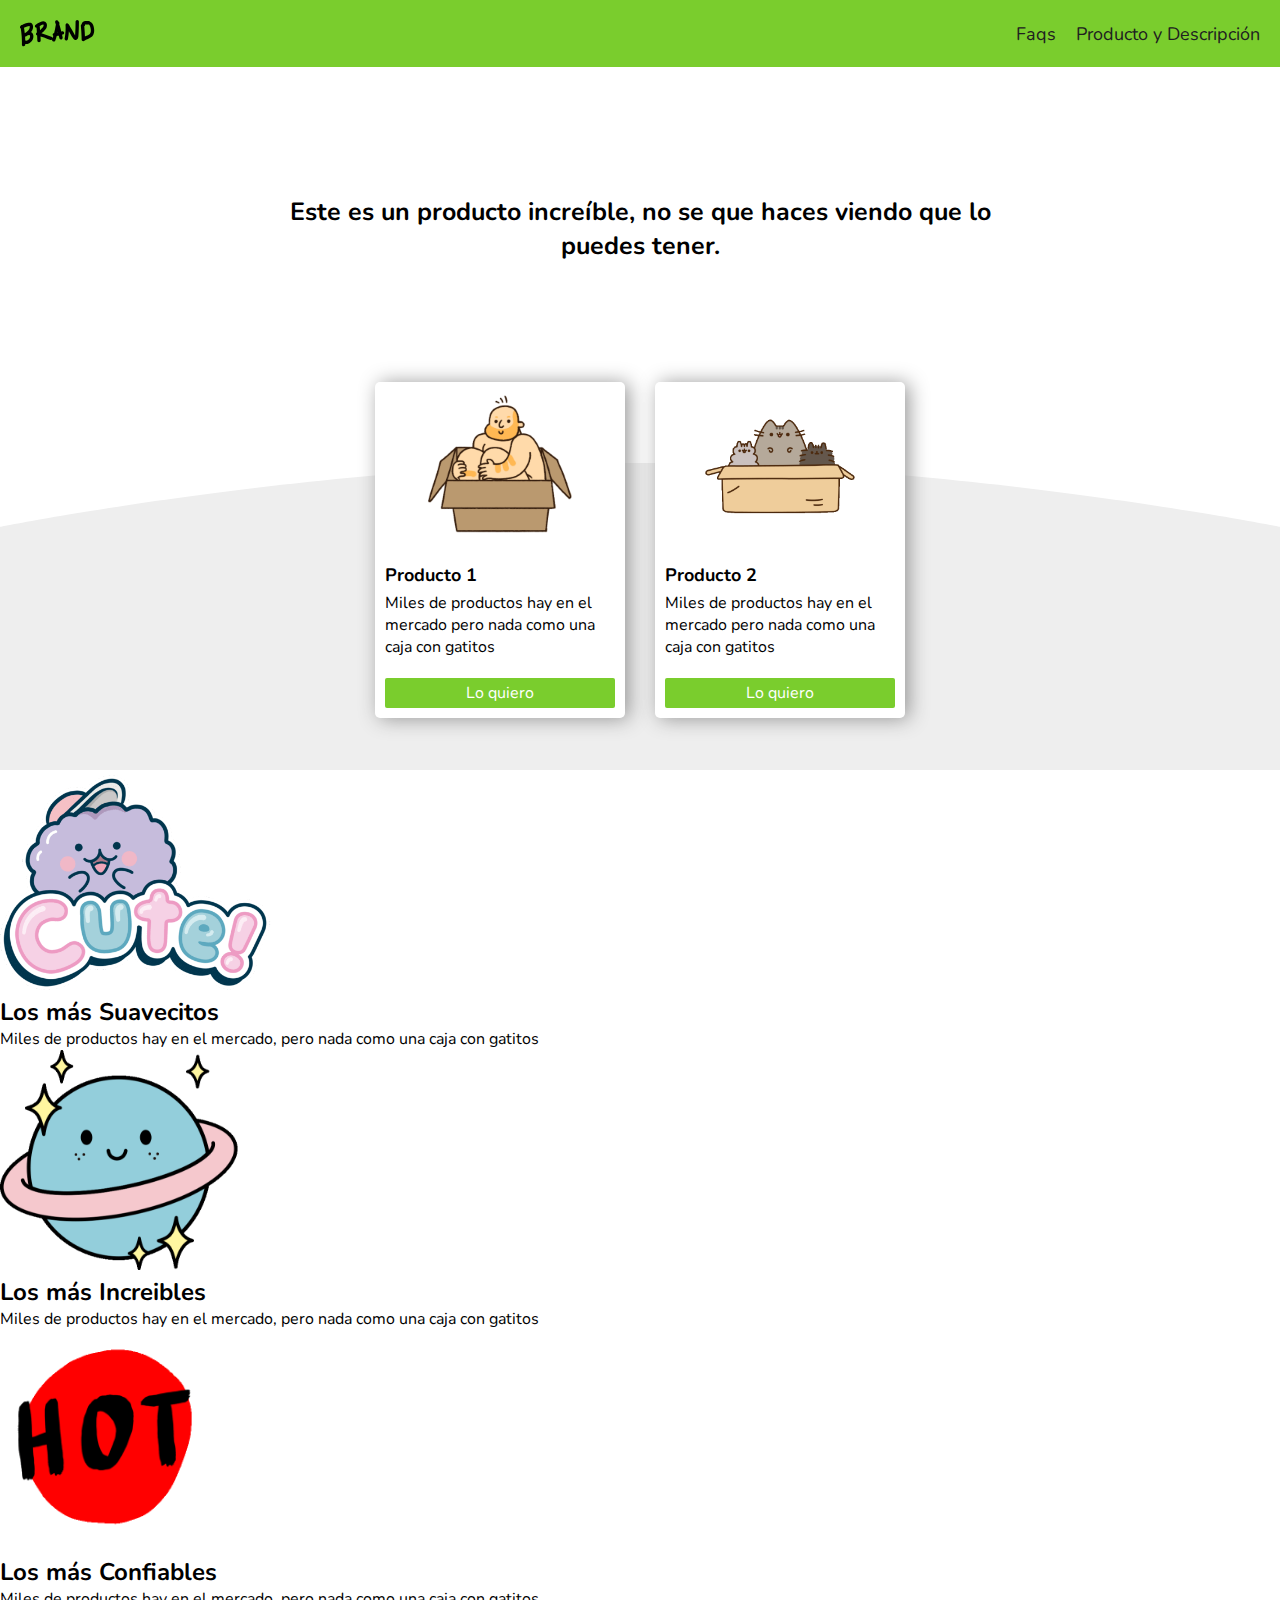
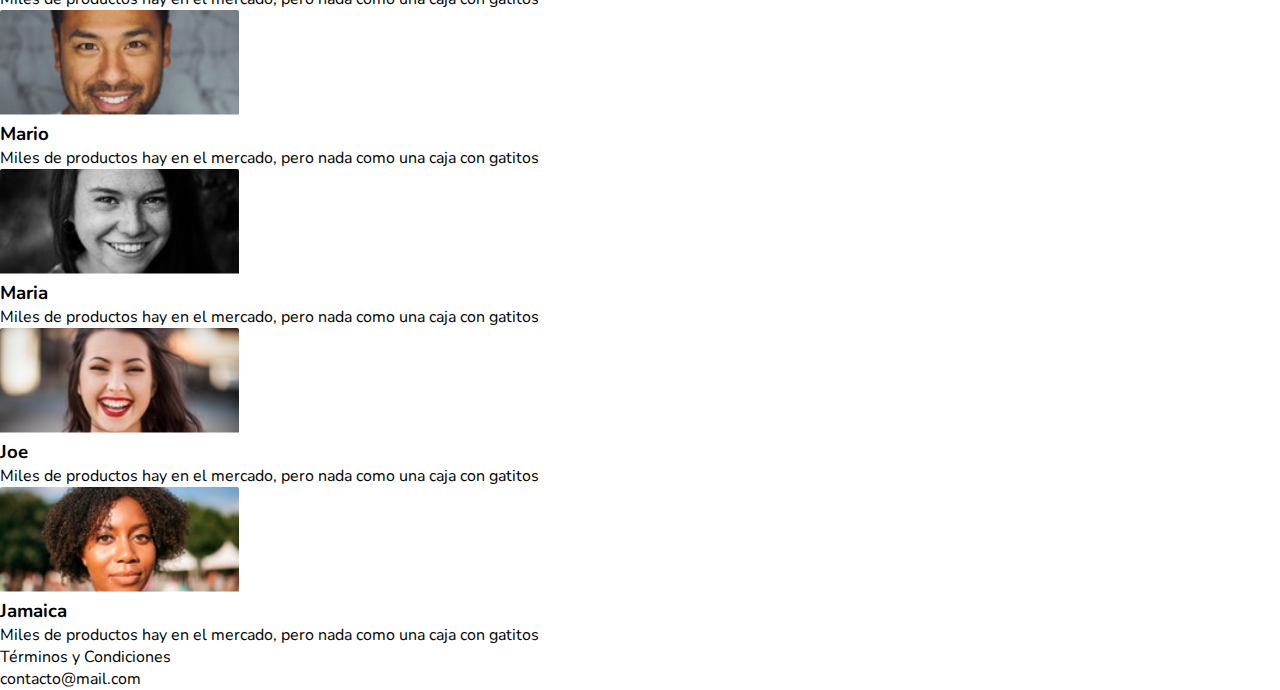
==== index.html @ 40b8bdff "Merge branch 'develop' of github.com:iJCode1/Cajitas-de-Gatos into design" ====
<!DOCTYPE html>
<html lang="es">
  <head>
    <meta charset="UTF-8" />
    <meta name="description" content="Venta de Cajas de Gatitos" />
    <meta name="viewport" content="width=device-width, initial-scale=1.0" />
    <title>iJCode - Cajas de Gatos</title>
    <link rel="stylesheet" href="./css/style.css" />
    <link rel="preconnect" href="https://fonts.gstatic.com">
    <link href="https://fonts.googleapis.com/css2?family=Nunito:wght@300;400;700;900&display=swap" rel="stylesheet">
  </head>
  <body>
    <nav class="nav">
      <div class="nav__logo">
          <img src="./assets/logo.png" alt="Logo Proyecto"/>
      </div>
      <ol>
        <li>
          <a href="#">Faqs</a>
        </li>
        <li>
          <a href="#">Producto y Descripción</a>
        </li>
      </ol>
    </nav>
    
    <main class="main">
      <h2 class="main__title">
        Este es un producto increíble, no se que haces viendo que lo puedes
        tener.
      </h2>
      <div class="products">
        <div class="cards">
          <div class="card">
            <figure class="card__image">
              <img src="./assets/box1.png" alt="Caja 1" />
            </figure>
            <p class="card__title">Producto 1</p>
            <p class="card__desc">
              Miles de productos hay en el mercado pero nada como una caja con
              gatitos
            </p>
            <a href="#" class="card__button">Lo quiero</a>
          </div>
          <div class="card">
            <figure class="card__image">
              <img src="./assets/box2.png" alt="Caja 2" />
            </figure>
            <p class="card__title">Producto 2</p>
            <p class="card__desc">
              Miles de productos hay en el mercado pero nada como una caja con
              gatitos
            </p>
            <a href="#" class="card__button">Lo quiero</a>
          </div>
        </div>
      </div>
    </main>
    <section class="qualities__wrapper">
      <div class="qualitie">
        <figure>
          <img src="./assets/b1.png" alt="Qualitie image" />
        </figure>
        <h2 class="qualitie__title">Los más Suavecitos</h2>
        <p>
          Miles de productos hay en el mercado, pero nada como una caja con
          gatitos
        </p>
      </div>
      <div class="qualitie">
        <figure>
          <img src="./assets/b2.png" alt="Qualitie image" />
        </figure>
        <h2 class="qualitie__title">Los más Increibles</h2>
        <p>
          Miles de productos hay en el mercado, pero nada como una caja con
          gatitos
        </p>
      </div>
      <div class="qualitie">
        <figure>
          <img src="./assets/b3.png" alt="Qualitie image" />
        </figure>
        <h2 class="qualitie__title">Los más Confiables</h2>
        <p>
          Miles de productos hay en el mercado, pero nada como una caja con
          gatitos
        </p>
      </div>
    </section>
    <section class="mentions">
      <div class="mention">
        <figure>
          <img
            class="mention__image"
            src="./assets/p1.png"
            alt="Person Photo"
          />
        </figure>
        <h3 class="mention__name">Mario</h3>
        <p class="mention__description">
          Miles de productos hay en el mercado, pero nada como una caja con
          gatitos
        </p>
      </div>
      <div class="mention">
        <figure>
          <img
            class="mention__image"
            src="./assets/p2.png"
            alt="Person Photo"
          />
        </figure>
        <h3 class="mention__name">Maria</h3>
        <p class="mention__description">
          Miles de productos hay en el mercado, pero nada como una caja con
          gatitos
        </p>
      </div>
      <div class="mention">
        <figure>
          <img
            class="mention__image"
            src="./assets/p3.png"
            alt="Person Photo"
          />
        </figure>
        <h3 class="mention__name">Joe</h3>
        <p class="mention__description">
          Miles de productos hay en el mercado, pero nada como una caja con
          gatitos
        </p>
      </div>
      <div class="mention">
        <figure>
          <img
            class="mention__image"
            src="./assets/p4.png"
            alt="Person Photo"
          />
        </figure>
        <h3 class="mention__name">Jamaica</h3>
        <p class="mention__description">
          Miles de productos hay en el mercado, pero nada como una caja con
          gatitos
        </p>
      </div>
    </section>
    <footer>
      <p>Términos y Condiciones</p>
      <p>contacto@mail.com</p>
    </footer>
  </body>
</html>
---- css/style.css ----
:root{
    --primary-color: hsl(91, 64%, 49%);
    --white: #ffffff;
    --padding: 20px;
}

*{
    box-sizing: border-box;
    margin: 0;
    padding: 0;
}

body{
    font-family: 'Nunito', sans-serif;
}

.nav {
    align-items: center;
    background-color: var(--primary-color);
    display: flex;
    justify-content: space-between;
    padding: var(--padding);
}

.nav__logo img{
    vertical-align: middle;
}

.nav ol{
    display: flex;
    list-style: none;
}

.nav ol li a{
    color: rgb(32, 32, 32);
    font-size: 18px;
    padding-left: var(--padding);
    text-decoration: none;
}

.nav ol li a:hover{
    color: var(--white);
    text-decoration: underline;
}

.main__title{
    font-size: 25px;
    max-width: 60%;
    margin: 0 auto;
    margin-top: 10%;
    margin-bottom: 200px;
    text-align: center;
}

.products{
    background-image: url('../assets/curve.png');
    background-size: cover;
    background-position: center top;
    height: 100px;
    padding: 12%;
    /* height: 200px;
    padding: var(--padding);
    display: flex; */
}

.cards{
    display: flex;
    justify-content: center;
    margin-top: -250px; 
}

.card{
    background-color: var(--white);
    border-radius: 5px;
    box-shadow: 4px 1px var(--padding) rgb(151, 151, 151);
    margin: 15px;
    padding: 10px;
    width: 250px;
}

.card__image{
    margin-bottom: 15px;
    text-align: center;
}

.card__title{
    font-weight: 700;
    font-size: 18px;
    margin-bottom: 5px;
}

.card__button{
    background-color: var(--primary-color);
    border-radius: 2px;
    color: var(--white);
    cursor: pointer;
    display: inline-block;
    height: 30px;
    line-height: 30px;
    margin-top: var(--padding);
    text-align: center;
    text-decoration: none;
    width: 100%;
}

.card__button:hover{
    background-color: #659c31;
}
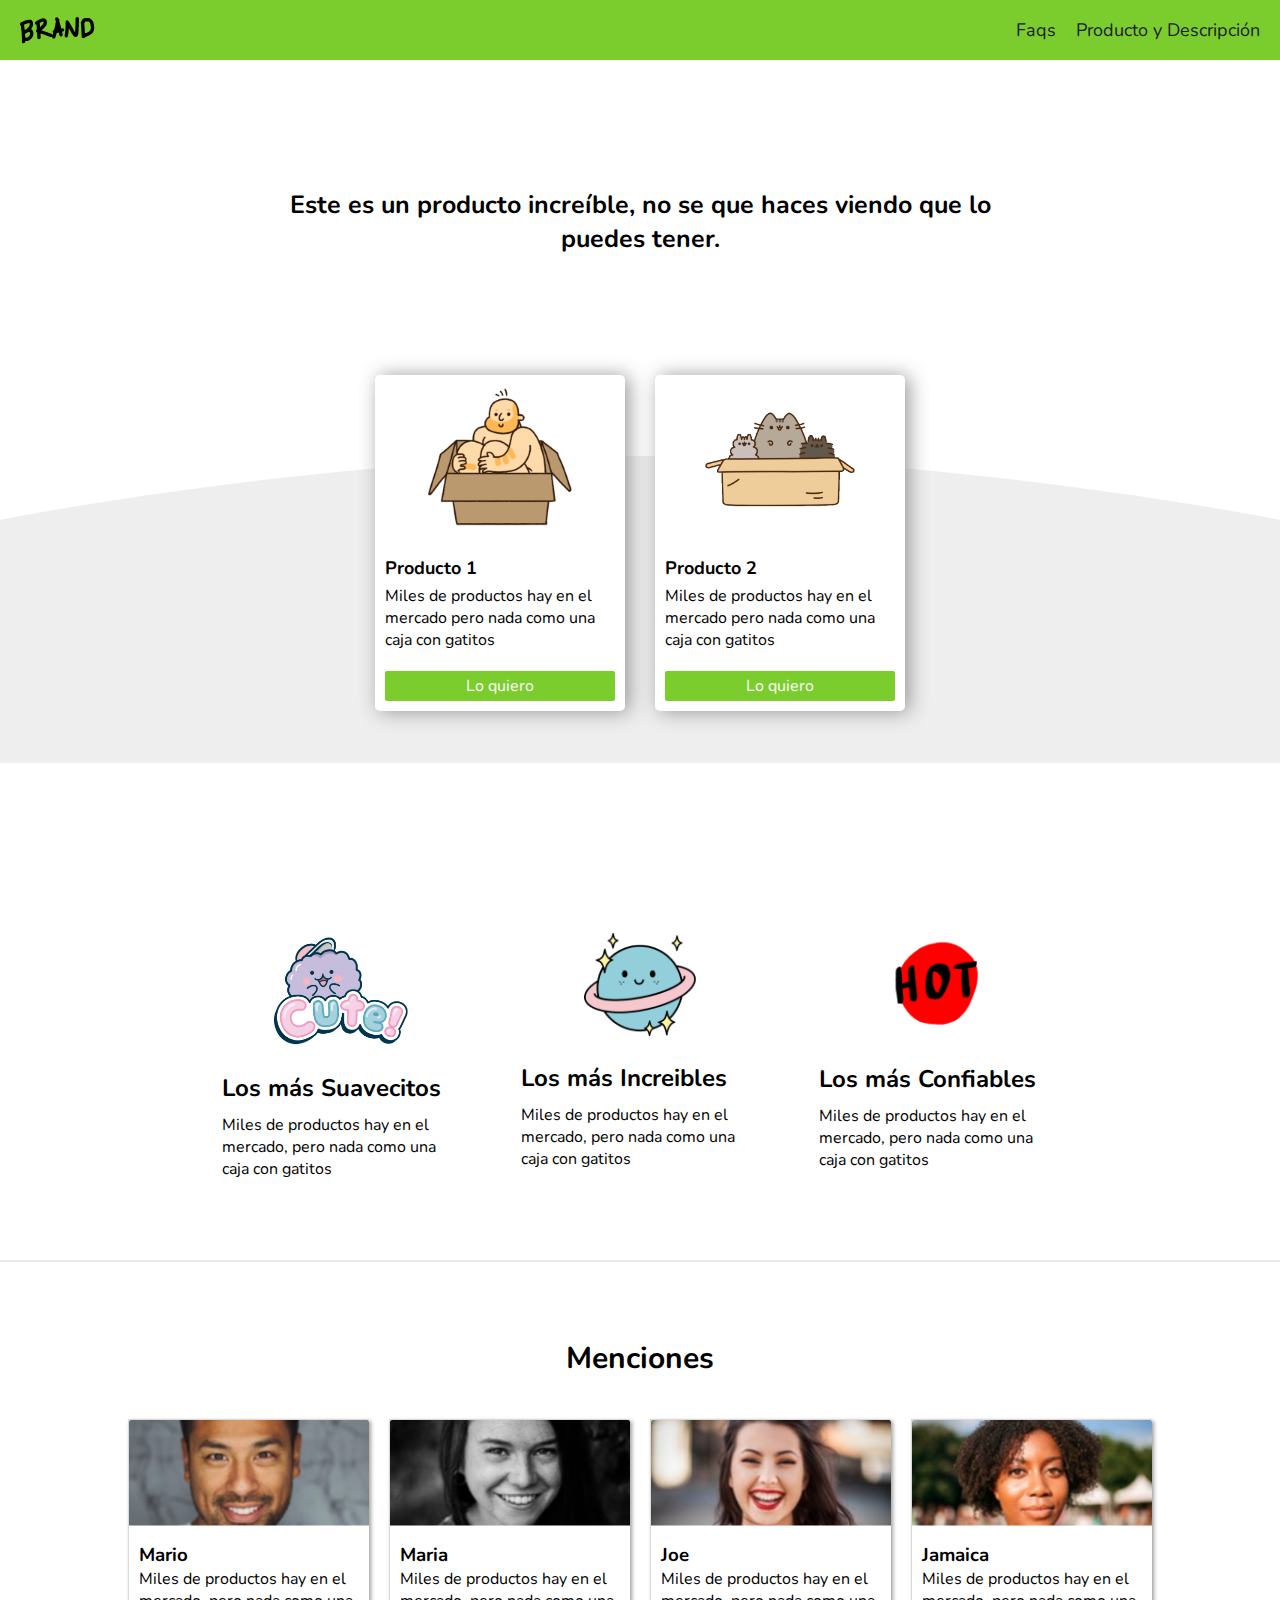
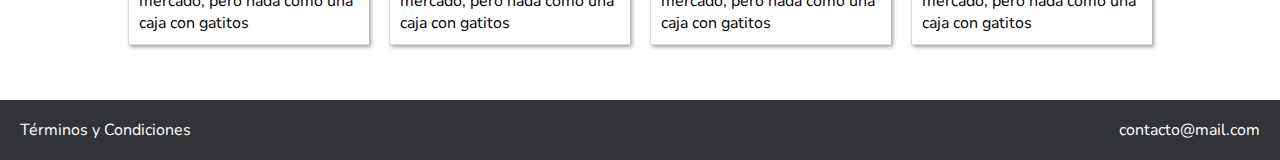
==== commit ecf8aa87: "Finished Home Page Design" ====
--- a/index.html
+++ b/index.html
@@ -6,13 +6,16 @@
     <meta name="viewport" content="width=device-width, initial-scale=1.0" />
     <title>iJCode - Cajas de Gatos</title>
     <link rel="stylesheet" href="./css/style.css" />
-    <link rel="preconnect" href="https://fonts.gstatic.com">
-    <link href="https://fonts.googleapis.com/css2?family=Nunito:wght@300;400;700;900&display=swap" rel="stylesheet">
+    <link rel="preconnect" href="https://fonts.gstatic.com" />
+    <link
+      href="https://fonts.googleapis.com/css2?family=Nunito:wght@300;400;700;900&display=swap"
+      rel="stylesheet"
+    />
   </head>
   <body>
     <nav class="nav">
       <div class="nav__logo">
-          <img src="./assets/logo.png" alt="Logo Proyecto"/>
+        <img src="./assets/logo.png" alt="Logo Proyecto" />
       </div>
       <ol>
         <li>
@@ -23,7 +26,7 @@
         </li>
       </ol>
     </nav>
-    
+
     <main class="main">
       <h2 class="main__title">
         Este es un producto increíble, no se que haces viendo que lo puedes
@@ -58,8 +61,8 @@
     </main>
     <section class="qualities__wrapper">
       <div class="qualitie">
-        <figure>
-          <img src="./assets/b1.png" alt="Qualitie image" />
+        <figure class="qualitie__image">
+          <img class="i1" src="./assets/b1.png" alt="Qualitie image" />
         </figure>
         <h2 class="qualitie__title">Los más Suavecitos</h2>
         <p>
@@ -68,8 +71,8 @@
         </p>
       </div>
       <div class="qualitie">
-        <figure>
-          <img src="./assets/b2.png" alt="Qualitie image" />
+        <figure class="qualitie__image">
+          <img class="i2" src="./assets/b2.png" alt="Qualitie image" />
         </figure>
         <h2 class="qualitie__title">Los más Increibles</h2>
         <p>
@@ -78,8 +81,8 @@
         </p>
       </div>
       <div class="qualitie">
-        <figure>
-          <img src="./assets/b3.png" alt="Qualitie image" />
+        <figure class="qualitie__image">
+          <img class="i3" src="./assets/b3.png" alt="Qualitie image" />
         </figure>
         <h2 class="qualitie__title">Los más Confiables</h2>
         <p>
@@ -88,62 +91,74 @@
         </p>
       </div>
     </section>
+    <span class="border__bottom"></span>
     <section class="mentions">
-      <div class="mention">
-        <figure>
-          <img
-            class="mention__image"
-            src="./assets/p1.png"
-            alt="Person Photo"
-          />
-        </figure>
-        <h3 class="mention__name">Mario</h3>
-        <p class="mention__description">
-          Miles de productos hay en el mercado, pero nada como una caja con
-          gatitos
-        </p>
-      </div>
-      <div class="mention">
-        <figure>
-          <img
-            class="mention__image"
-            src="./assets/p2.png"
-            alt="Person Photo"
-          />
-        </figure>
-        <h3 class="mention__name">Maria</h3>
-        <p class="mention__description">
-          Miles de productos hay en el mercado, pero nada como una caja con
-          gatitos
-        </p>
-      </div>
-      <div class="mention">
-        <figure>
-          <img
-            class="mention__image"
-            src="./assets/p3.png"
-            alt="Person Photo"
-          />
-        </figure>
-        <h3 class="mention__name">Joe</h3>
-        <p class="mention__description">
-          Miles de productos hay en el mercado, pero nada como una caja con
-          gatitos
-        </p>
-      </div>
-      <div class="mention">
-        <figure>
-          <img
-            class="mention__image"
-            src="./assets/p4.png"
-            alt="Person Photo"
-          />
-        </figure>
-        <h3 class="mention__name">Jamaica</h3>
-        <p class="mention__description">
-          Miles de productos hay en el mercado, pero nada como una caja con
-          gatitos
-        </p>
+      <h2 class="mentions__title">Menciones</h2>
+      <div class="mentions__cards--wrapper">
+        <div class="mention">
+          <figure>
+            <img
+              class="mention__image"
+              src="./assets/p1.png"
+              alt="Person Photo"
+            />
+          </figure>
+          <div class="mention__data">
+            <h3 class="mention__name">Mario</h3>
+            <p class="mention__description">
+              Miles de productos hay en el mercado, pero nada como una caja con
+              gatitos
+            </p>
+          </div>
+        </div>
+        <div class="mention">
+          <figure>
+            <img
+              class="mention__image"
+              src="./assets/p2.png"
+              alt="Person Photo"
+            />
+          </figure>
+          <div class="mention__data">
+            <h3 class="mention__name">Maria</h3>
+            <p class="mention__description">
+              Miles de productos hay en el mercado, pero nada como una caja con
+              gatitos
+            </p>
+          </div>
+        </div>
+        <div class="mention">
+          <figure>
+            <img
+              class="mention__image"
+              src="./assets/p3.png"
+              alt="Person Photo"
+            />
+          </figure>
+          <div class="mention__data">
+            <h3 class="mention__name">Joe</h3>
+            <p class="mention__description">
+              Miles de productos hay en el mercado, pero nada como una caja con
+              gatitos
+            </p>
+          </div>
+        </div>
+        <div class="mention">
+          <figure>
+            <img
+              class="mention__image"
+              src="./assets/p4.png"
+              alt="Person Photo"
+            />
+          </figure>
+          <div class="mention__data">
+            <h3 class="mention__name">Jamaica</h3>
+            <p class="mention__description">
+              Miles de productos hay en el mercado, pero nada como una caja con
+              gatitos
+            </p>
+          </div>
+        </div>
       </div>
     </section>
     <footer>
--- a/css/style.css
+++ b/css/style.css
@@ -18,6 +18,7 @@
     align-items: center;
     background-color: var(--primary-color);
     display: flex;
+    height: 60px;
     justify-content: space-between;
     padding: var(--padding);
 }
@@ -105,4 +106,92 @@
 
 .card__button:hover{
     background-color: #659c31;
+}
+
+.qualities__wrapper{
+    display: grid;
+    grid-template-columns: repeat(3, 1fr);
+    margin: 0 auto;
+    margin-top: 160px;
+    width: 70%;
+}
+
+.qualitie{
+    margin: 0 10px;
+    padding: 10px 20px;
+}
+
+.qualitie__image{
+    text-align: center;
+    width: 100%
+}
+
+.qualitie__title{
+    margin-top: 20px;
+    margin-bottom: 10px;
+}
+
+.i1{
+    height: 113px;
+    width: 138px;
+}
+
+.i2{
+    height: 103px;
+    width: 112px;
+}
+
+.i3{
+    height: 104px;
+    width: 104px;
+}
+
+.border__bottom{
+    border: 1px solid #e9e9e9;
+    display: inline-block;
+    margin-top: 70px;
+    width: 100%;
+}
+
+.mentions{
+    margin: 0 auto;
+    margin-top: 70px;
+    width: 80%;
+}
+
+.mentions__title{
+    font-size: 30px;
+    margin-bottom: 40px;
+    text-align: center;
+}
+
+.mentions__cards--wrapper{
+    display: grid;
+    grid-template-columns: repeat(4, 1fr);
+    gap: 20px;
+}
+
+.mention{
+    box-shadow: 2px 2px 4px rgb(160 160 160);
+    border: 1px solid rgb(218, 218, 218);
+    border-right: none;
+}
+
+.mention__image{
+    width: 100%;
+}
+
+.mention__data{
+    padding: 10px;
+}
+
+footer{
+    align-items: center;
+    background-color: #313337;
+    color: white;
+    display: flex;
+    height: 60px;
+    justify-content: space-between;
+    margin-top: 55px;
+    padding: 0 20px;
 }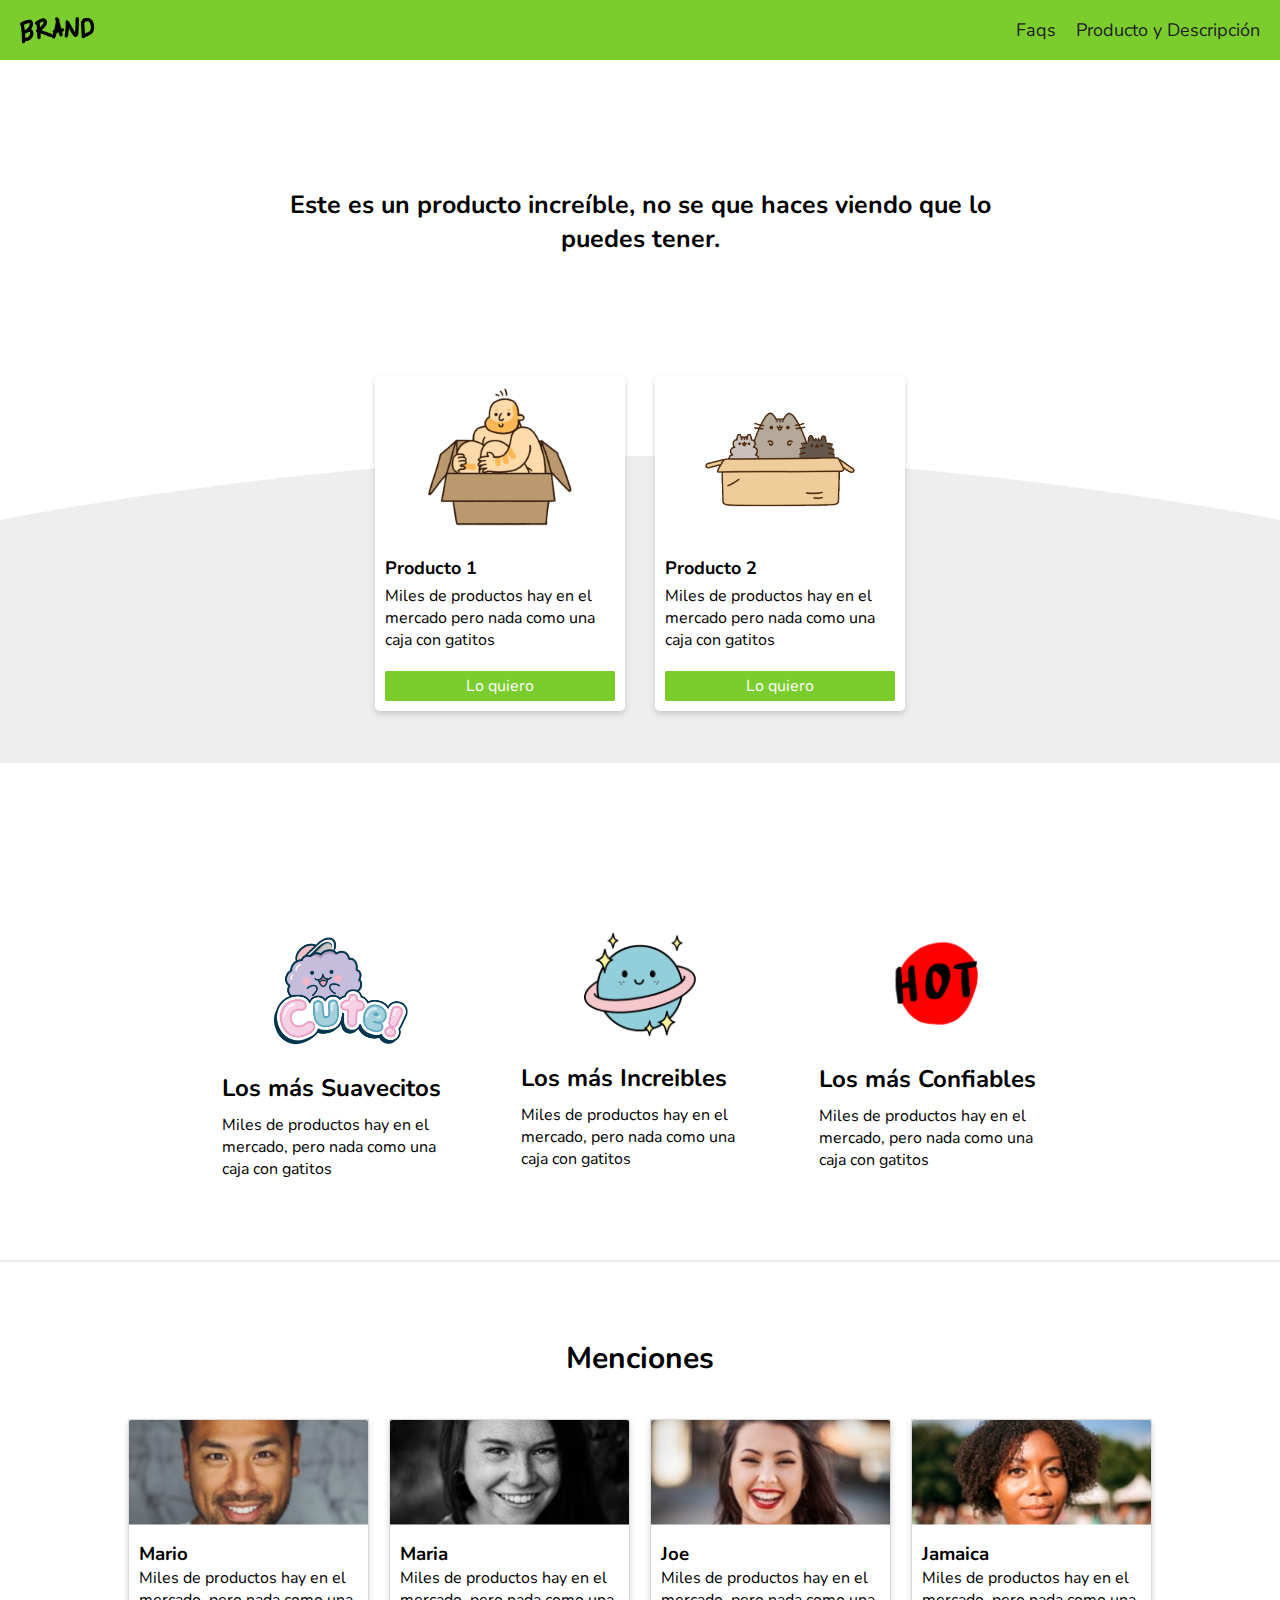
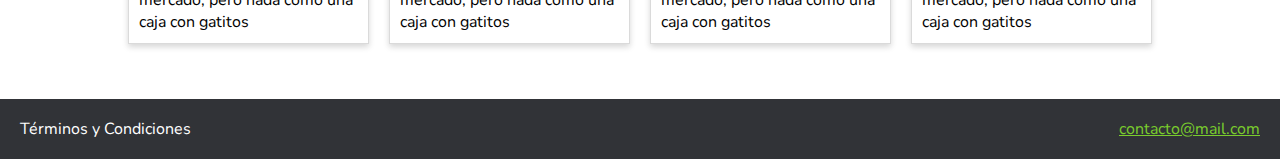
==== commit d7b17cbb: "Fixing the problems" ====
--- a/index.html
+++ b/index.html
@@ -5,35 +5,40 @@
     <meta name="description" content="Venta de Cajas de Gatitos" />
     <meta name="viewport" content="width=device-width, initial-scale=1.0" />
     <title>iJCode - Cajas de Gatos</title>
+    <link rel="shortcut icon" href="./assets/b2.png" type="image/x-icon">
     <link rel="stylesheet" href="./css/style.css" />
     <link rel="preconnect" href="https://fonts.gstatic.com" />
     <link
       href="https://fonts.googleapis.com/css2?family=Nunito:wght@300;400;700;900&display=swap"
       rel="stylesheet"
     />
+    <link rel="stylesheet" href="./css/mobile.css" media="screen and (max-width: 800px)"/>
+    <link rel="stylesheet" href="./css/animations.css">
   </head>
   <body>
-    <nav class="nav">
+    <nav class="nav fadeInDown">
       <div class="nav__logo">
-        <img src="./assets/logo.png" alt="Logo Proyecto" />
+        <a href="./index.html">
+          <img src="./assets/logo.png" alt="Logo Proyecto" />
+        </a>
       </div>
       <ol>
         <li>
           <a href="#">Faqs</a>
         </li>
         <li>
-          <a href="#">Producto y Descripción</a>
+          <a href="./products.html">Producto y Descripción</a>
         </li>
       </ol>
     </nav>
 
     <main class="main">
-      <h2 class="main__title">
+      <h2 class="main__title fadeIn">
         Este es un producto increíble, no se que haces viendo que lo puedes
         tener.
       </h2>
       <div class="products">
-        <div class="cards">
+        <div class="cards fadeInUp">
           <div class="card">
             <figure class="card__image">
               <img src="./assets/box1.png" alt="Caja 1" />
@@ -43,7 +48,7 @@
               Miles de productos hay en el mercado pero nada como una caja con
               gatitos
             </p>
-            <a href="#" class="card__button">Lo quiero</a>
+            <a href="./venta.html" class="card__button">Lo quiero</a>
           </div>
           <div class="card">
             <figure class="card__image">
@@ -54,7 +59,7 @@
               Miles de productos hay en el mercado pero nada como una caja con
               gatitos
             </p>
-            <a href="#" class="card__button">Lo quiero</a>
+            <a href="./venta.html" class="card__button">Lo quiero</a>
           </div>
         </div>
       </div>
@@ -161,9 +166,9 @@
         </div>
       </div>
     </section>
-    <footer>
+    <footer class="fadeInUp">
       <p>Términos y Condiciones</p>
-      <p>contacto@mail.com</p>
+      <a href="mailto:contacto@mail.com">contacto@mail.com</a>
     </footer>
   </body>
 </html>
--- a/css/style.css
+++ b/css/style.css
@@ -1,7 +1,9 @@
 :root{
+    --black-color: #313337;
+    --box-sha: 0px 3px 6px #00000029;
     --primary-color: hsl(91, 64%, 49%);
+    --padding: 20px;
     --white: #ffffff;
-    --padding: 20px;
 }
 
 *{
@@ -73,7 +75,7 @@
 .card{
     background-color: var(--white);
     border-radius: 5px;
-    box-shadow: 4px 1px var(--padding) rgb(151, 151, 151);
+    box-shadow: var(--box-sha);
     margin: 15px;
     padding: 10px;
     width: 250px;
@@ -93,12 +95,14 @@
 .card__button{
     background-color: var(--primary-color);
     border-radius: 2px;
+    border: none;
     color: var(--white);
     cursor: pointer;
     display: inline-block;
     height: 30px;
     line-height: 30px;
     margin-top: var(--padding);
+    outline: none;
     text-align: center;
     text-decoration: none;
     width: 100%;
@@ -172,9 +176,8 @@
 }
 
 .mention{
-    box-shadow: 2px 2px 4px rgb(160 160 160);
+    box-shadow: var(--box-sha);
     border: 1px solid rgb(218, 218, 218);
-    border-right: none;
 }
 
 .mention__image{
@@ -194,4 +197,93 @@
     justify-content: space-between;
     margin-top: 55px;
     padding: 0 20px;
+}
+
+footer a{
+    color: var(--primary-color);
+}
+
+/*----------------- Products -------------- */
+.row{
+    align-items: center;
+    margin-bottom: 100px;
+}
+
+.products__title{
+    font-size: 30px;
+    margin-top: 10%;
+    margin-bottom: 100px;
+    text-align: left;
+}
+
+.products--wrap img{
+    height: 220px;
+    width: 220px;
+}
+
+.products--wrap .p3{
+    height: 170px;
+    width: 170px;
+}
+/*----------------- Venta -------------- */
+.payment{
+    margin-top: 10%;
+    
+}
+
+.card__product,
+.card__form{
+    box-shadow: var(--box-sha);
+    margin: 0 10px;
+    padding: calc(var(--padding)/1.5);
+    text-align: left;
+}
+
+.card__product figure{
+    text-align: center;
+}
+
+.card__product img{
+    height: 130px;
+    width: 130px;
+}
+
+.product__text h2{
+    font-size: 18px;
+    margin-bottom: 5px;
+}
+
+.form__input{
+    height: 35px;
+    margin-bottom: 10px;
+    padding: 10px;
+    width: 100%;
+}
+
+.form__input:nth-last-child(3){
+    margin-bottom: 0px;
+}
+/*----------------- Compra exitosa -------------- */
+.payment__container{
+    align-items: center;
+    background-color: var(--black-color);
+    color: white;
+    display: flex;
+    flex-direction: column;
+    font-size: 20px;
+    height: 100vh;
+    justify-content: center;
+}
+
+.payment__container img{
+    width: 200px;
+    height: 200px;
+}
+
+.payment__container p{
+    margin: 5px 0;
+}
+
+.payment__container a{
+    color: var(--primary-color);
 }--- a/css/mobile.css
+++ b/css/mobile.css
@@ -0,0 +1,101 @@
+.nav{
+    flex-direction: column;
+    height: auto;
+}
+
+.nav__logo img{
+    height: 30px;
+    margin-bottom: 10px;
+}
+
+.main{
+    margin: 0 auto;
+    width: 90%;
+}
+
+.main__title{
+    font-size: 24px;
+    max-width: 100%;
+    margin-bottom: 10px;
+}
+
+.cards{
+    align-items: center;
+    flex-direction: column;
+    margin-top: 0px;
+}
+
+.products{
+    background-image: none;
+    height: auto;
+    padding: 10% 0;
+}
+
+.qualities__wrapper,
+.mentions__cards--wrapper{
+    grid-template-columns: 1fr;
+}
+
+.qualities__wrapper{
+    margin-top: 40px;
+    width: 90%;
+}
+
+.qualitie{
+    margin-bottom: 20px;
+}
+
+
+
+/* -------------- products ---------------- */
+
+.products__title{
+    padding-left: 20px;
+}
+
+.row{
+    display: inherit;
+}
+
+.row figure, 
+.products__text{
+    margin: 0 auto;
+}
+
+.products--wrap img{
+    width: 100px;
+    height: 100px;
+}
+
+.products--wrap .p3{
+    width: 80px;
+    height: 80px;
+}
+
+@media screen and (max-width: 500px){
+    .payment__container img{
+        width: 120px;
+        height: 120px;
+    }   
+    
+    .payment__container{
+        font-size: 16px;
+    }
+}
+
+@media screen and (min-width: 600px){
+    .mentions__cards--wrapper{
+        grid-template-columns: repeat(2, 1fr);
+    }
+
+    .products--wrap img{
+        width: 200px;
+        height: 200px;
+    }
+
+    .products--wrap .p3{
+        width: 150px;
+        height: 150px;
+    }
+}
+
--- a/css/animations.css
+++ b/css/animations.css
@@ -0,0 +1,63 @@
+/* 
+    Animaciones de mi Web
+*/
+
+.fadeIn{
+    animation-name: fadeIn;
+    -webkit-animation-name: fadeIn;
+    animation-duration: 4s;
+    -webkit-animation-duration: 4s;
+    animation-fill-mode: both;
+    -webkit-animation-fill-mode: both;
+}
+
+@keyframes fadeIn{
+    from{
+        opacity: 0;
+    }to{
+        opacity: 1;
+    }
+}
+
+.fadeInDown{
+    animation-name: fadeInDown;
+    -webkit-animation-name: fadeInDown;
+    animation-duration: 2s;
+    -webkit-animation-duration: 2s;
+    animation-fill-mode: both;
+    -webkit-animation-fill-mode: both;
+}
+
+@keyframes fadeInDown{
+    from{
+        opacity: 0;
+        transform: translate3d(0, -100%, 0);
+        -webkit-transform: translate3d(0, -100%, 0);
+    }to{
+        opacity: 1;
+        transform: translate3d(0, 0, 0);
+        -webkit-transform: translate3d(0, 0, 0);
+    }
+}
+
+.fadeInUp{
+    animation-name: fadeInUp;
+    -webkit-animation-name: fadeInUp;
+    animation-duration: 2s;
+    -webkit-animation-duration: 2s;
+    animation-fill-mode: both;
+    -webkit-animation-fill-mode: both;
+}
+
+@keyframes fadeInUp{
+    from{
+        opacity: 0;
+        transform: translate3d(0, 100%, 0);
+        -webkit-transform: translate3d(0, 100%, 0);
+    }
+    to{
+        opacity: 1;
+        transform: translate3d(0, 0, 0);
+        -webkit-transform: translate3d(0, 0, 0);
+    }
+}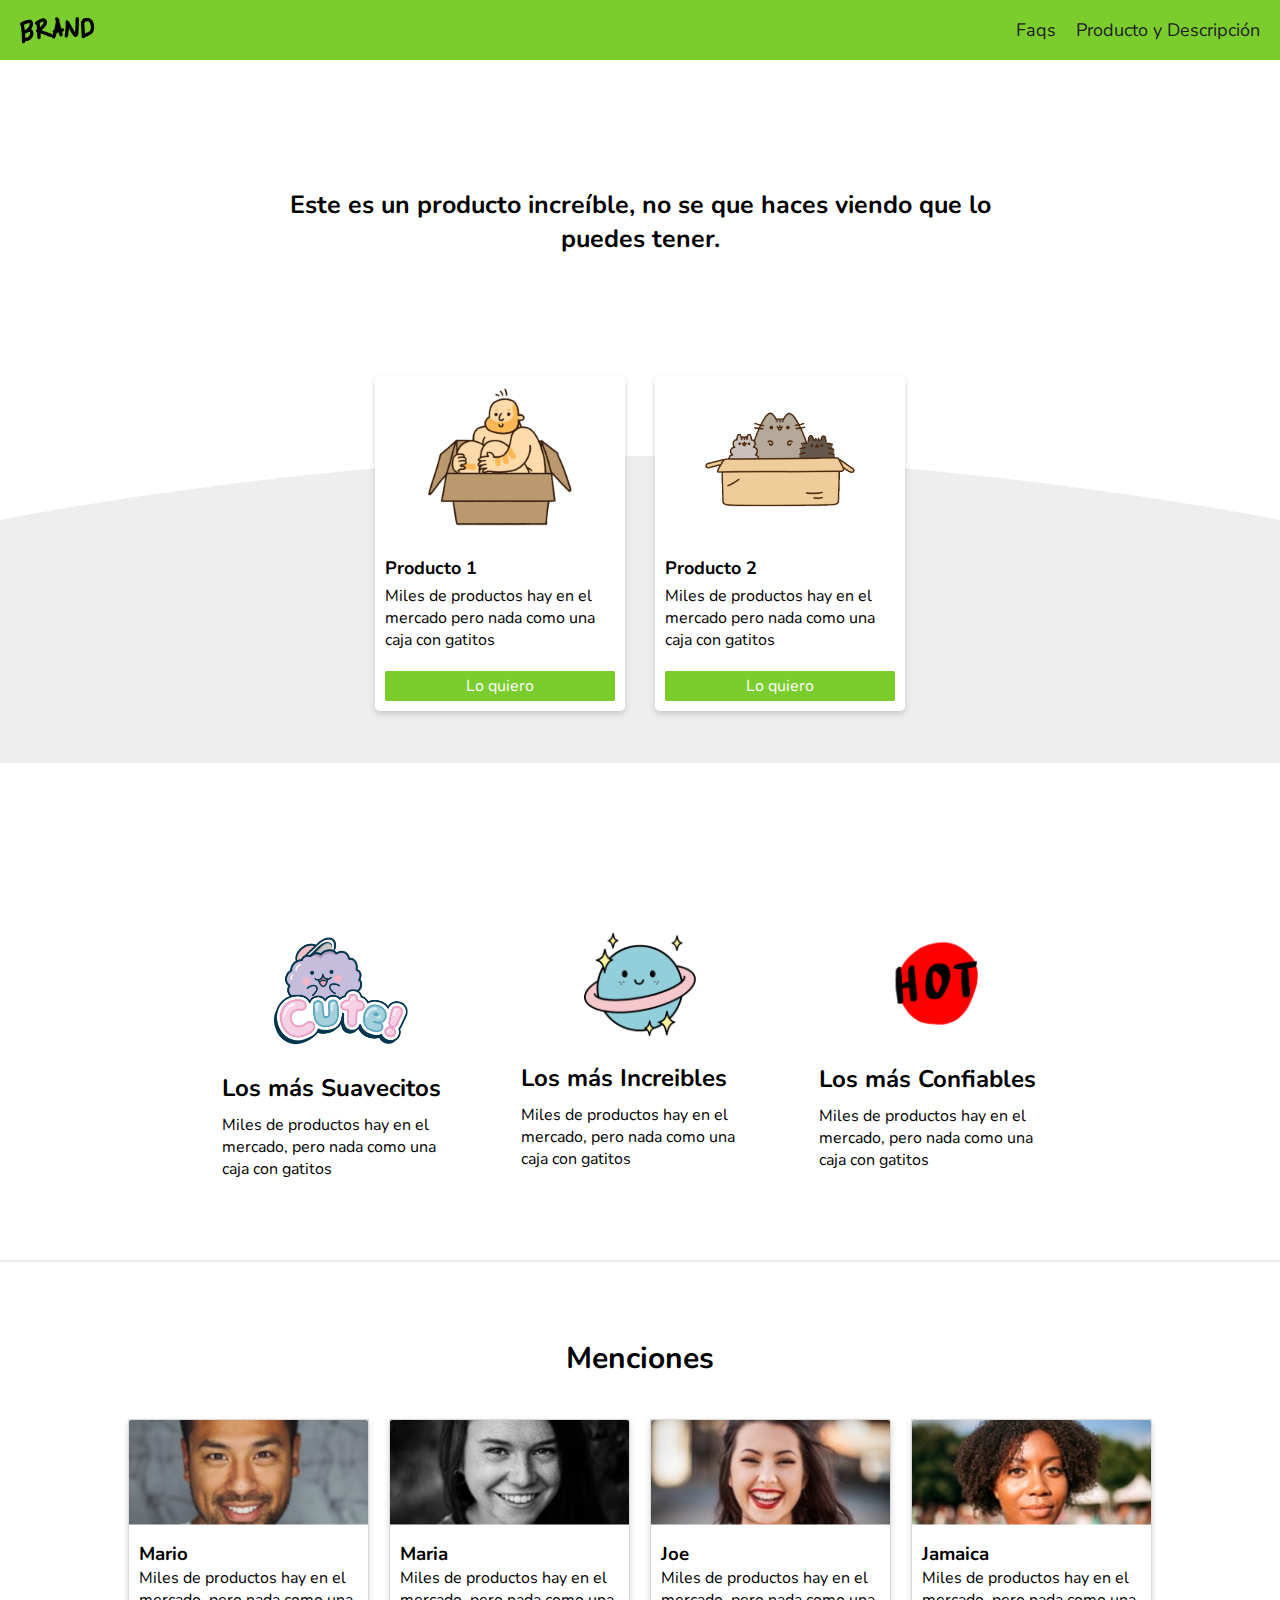
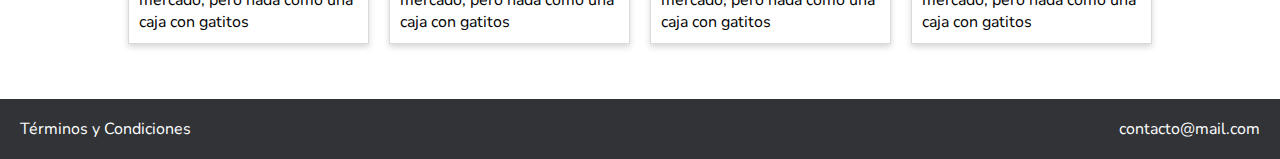
==== commit dde19c55: "Faq page added" ====
--- a/index.html
+++ b/index.html
@@ -24,7 +24,7 @@
       </div>
       <ol>
         <li>
-          <a href="#">Faqs</a>
+          <a href="./faqs.html">Faqs</a>
         </li>
         <li>
           <a href="./products.html">Producto y Descripción</a>
@@ -48,7 +48,7 @@
               Miles de productos hay en el mercado pero nada como una caja con
               gatitos
             </p>
-            <a href="./venta.html" class="card__button">Lo quiero</a>
+            <a href="#" class="card__button">Lo quiero</a>
           </div>
           <div class="card">
             <figure class="card__image">
@@ -59,7 +59,7 @@
               Miles de productos hay en el mercado pero nada como una caja con
               gatitos
             </p>
-            <a href="./venta.html" class="card__button">Lo quiero</a>
+            <a href="#" class="card__button">Lo quiero</a>
           </div>
         </div>
       </div>
@@ -168,7 +168,7 @@
     </section>
     <footer class="fadeInUp">
       <p>Términos y Condiciones</p>
-      <a href="mailto:contacto@mail.com">contacto@mail.com</a>
+      <p>contacto@mail.com</p>
     </footer>
   </body>
 </html>
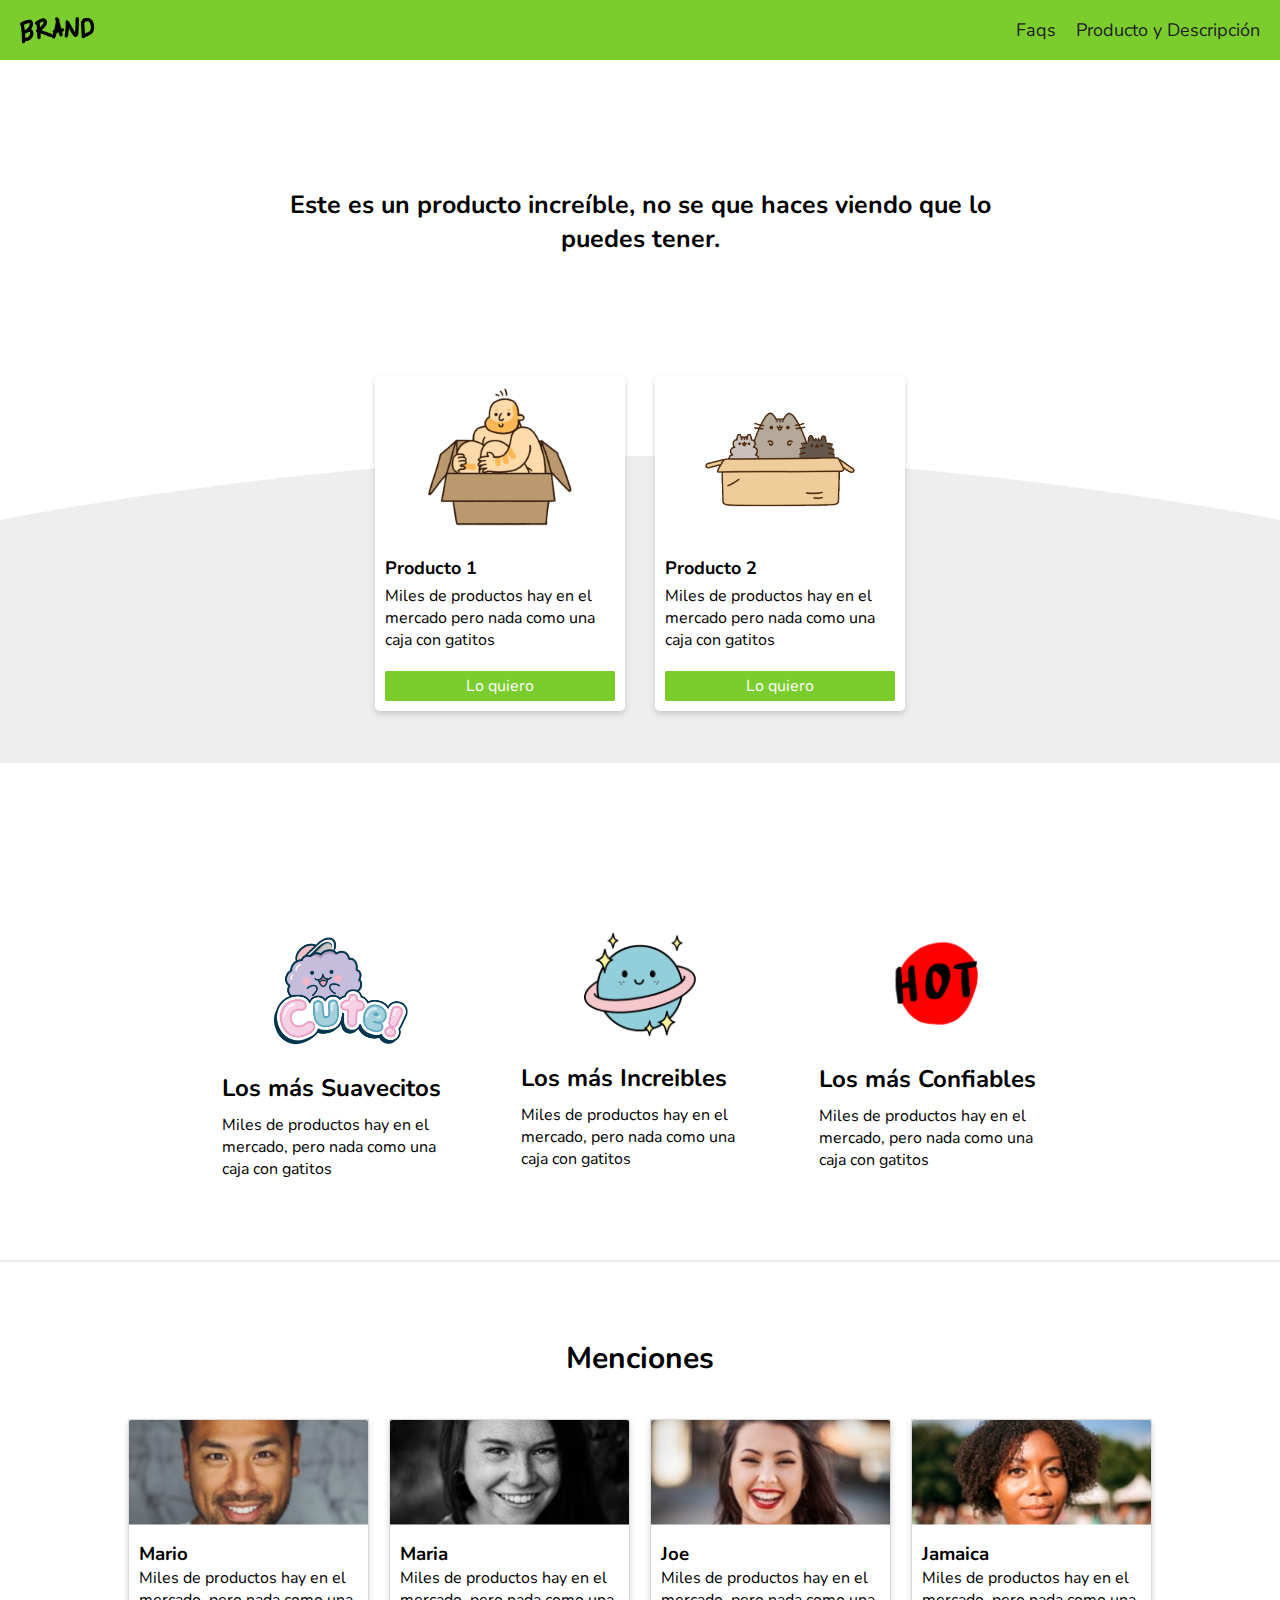
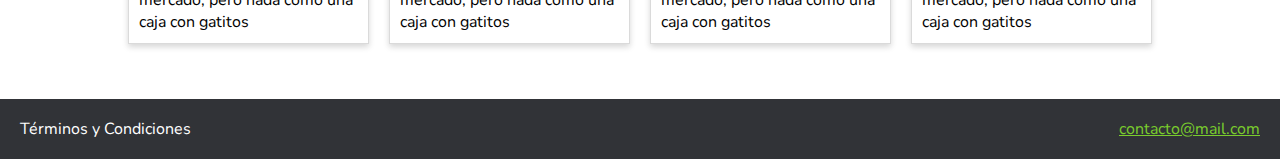
==== commit eb09c8d1: "Merge branch 'fix' of github.com:iJCode1/Cajitas-de-Gatos into develop" ====
--- a/index.html
+++ b/index.html
@@ -48,7 +48,7 @@
               Miles de productos hay en el mercado pero nada como una caja con
               gatitos
             </p>
-            <a href="#" class="card__button">Lo quiero</a>
+            <a href="./venta.html" class="card__button">Lo quiero</a>
           </div>
           <div class="card">
             <figure class="card__image">
@@ -59,7 +59,7 @@
               Miles de productos hay en el mercado pero nada como una caja con
               gatitos
             </p>
-            <a href="#" class="card__button">Lo quiero</a>
+            <a href="./venta.html" class="card__button">Lo quiero</a>
           </div>
         </div>
       </div>
@@ -168,7 +168,7 @@
     </section>
     <footer class="fadeInUp">
       <p>Términos y Condiciones</p>
-      <p>contacto@mail.com</p>
+      <a href="mailto:contacto@mail.com">contacto@mail.com</a>
     </footer>
   </body>
 </html>
